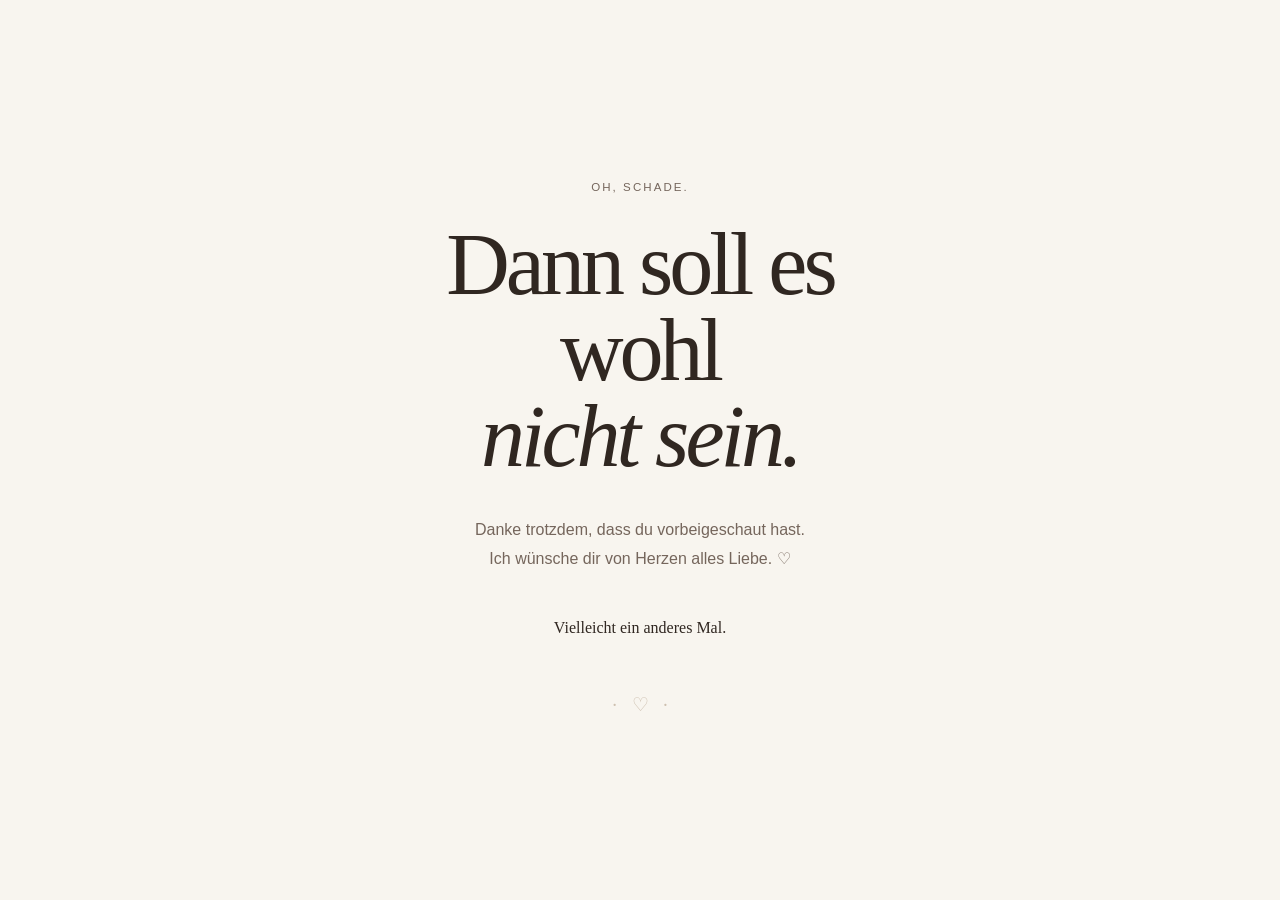
==== sorry.html @ c9045780 "Add files via upload" ====
<!DOCTYPE html>
<html lang="de">

<head>

    <meta charset="UTF-8">

    <meta
        name="viewport"
        content="width=device-width, initial-scale=1.0"
    >

    <title>Oh, schade.</title>

    <link
        rel="stylesheet"
        href="style.css"
    >

    <style>

        /* =========================================
           SORRY PAGE
        ========================================= */

        :root {
            --cream: #f8f5ef;
            --brown-dark: #302721;
            --brown-light: #75665c;
            --taupe: #cdbfaf;
        }


        * {
            box-sizing: border-box;
        }


        html,
        body {
            margin: 0;
            padding: 0;
            min-height: 100%;
        }


        body {
            background:
                var(--cream);

            color:
                var(--brown-dark);

            font-family:
                Arial,
                Helvetica,
                sans-serif;
        }


        /* =========================================
           PAGE
        ========================================= */

        .sorry-page {
            min-height: 100svh;

            display: flex;

            align-items: center;
            justify-content: center;

            padding:
                3rem 1.5rem;

            text-align: center;
        }


        .sorry-inner {
            width: 100%;
            max-width: 560px;
        }


        /* =========================================
           TEXT
        ========================================= */

        .sorry-eyebrow {
            margin:
                0 0 1.5rem;

            color:
                var(--brown-light);

            font-size:
                0.72rem;

            letter-spacing:
                0.18em;

            text-transform:
                uppercase;
        }


        .sorry-title {
            margin: 0;

            font-family:
                Georgia,
                "Times New Roman",
                serif;

            font-size:
                clamp(
                    3rem,
                    12vw,
                    5.5rem
                );

            font-weight:
                normal;

            line-height:
                0.98;

            color:
                var(--brown-dark);
        }


        .sorry-title em {
            font-style:
                italic;
        }


        .sorry-text {
            max-width:
                430px;

            margin:
                2.25rem auto 0;

            color:
                var(--brown-light);

            font-size:
                1rem;

            line-height:
                1.8;
        }


        .sorry-signoff {
            margin-top:
                2.5rem;

            font-family:
                Georgia,
                "Times New Roman",
                serif;

            font-size:
                1rem;

            color:
                var(--brown-dark);
        }


        /* =========================================
           SMALL DECORATIVE ELEMENT
        ========================================= */

        .sorry-symbol {
            margin-top:
                3rem;

            color:
                var(--taupe);

            font-family:
                Georgia,
                serif;

            font-size:
                1.2rem;
        }


        /* =========================================
           MOBILE
        ========================================= */

        @media (max-width: 480px) {

            .sorry-page {
                padding:
                    2rem 1.25rem;
            }


            .sorry-title {
                font-size:
                    3.4rem;
            }


            .sorry-text {
                margin-top:
                    2rem;
            }

        }

    </style>

</head>


<body>


    <!-- =========================================
         SORRY
    ========================================== -->

    <main class="sorry-page">

        <div class="sorry-inner">

            <p class="sorry-eyebrow">
                Oh, schade.
            </p>


            <h1 class="sorry-title">

                Dann soll es wohl
                <br>
                <em>nicht sein.</em>

            </h1>


            <p class="sorry-text">

                Danke trotzdem, dass du
                vorbeigeschaut hast.
                <br>
                Ich wünsche dir von Herzen
                alles Liebe. ♡

            </p>


            <p class="sorry-signoff">
                Vielleicht ein anderes Mal.
            </p>


            <div
                class="sorry-symbol"
                aria-hidden="true"
            >
                · &nbsp; ♡ &nbsp; ·
            </div>

        </div>

    </main>


</body>

</html>
---- style.css ----
/* =========================================
   VARIABLES
========================================= */

:root {
    --cream: #f8f5ef;
    --ivory: #fcfaf6;
    --sand: #e9dfd2;
    --taupe: #cdbfaf;
    --brown: #4a3b32;
    --brown-light: #75665c;
    --dark: #302721;
    --terracotta: #a47763;
    --white: #fffdf9;

    /* etwas eigener Ton für ABOUT ME */
    --about-bg: #f3ece6;

    --serif: "Playfair Display", Georgia, serif;
    --sans: "DM Sans", Arial, sans-serif;

    --radius: 18px;
    --radius-small: 10px;

    --shadow: 0 15px 40px rgba(60, 45, 35, 0.07);
}


/* =========================================
   RESET
========================================= */

* {
    box-sizing: border-box;
    margin: 0;
    padding: 0;
}

html {
    scroll-behavior: smooth;
}

body {
    background: var(--cream);
    color: var(--brown);
    font-family: var(--sans);
    font-size: 16px;
    line-height: 1.7;
    -webkit-font-smoothing: antialiased;
}

button,
input,
textarea,
select {
    font: inherit;
}

button,
a {
    -webkit-tap-highlight-color: transparent;
}

a {
    color: inherit;
    text-decoration: none;
}


/* =========================================
   TYPOGRAPHY
========================================= */

h1,
h2 {
    font-family: var(--serif);
    font-weight: 400;
    line-height: 1.08;
}

h1 {
    font-size: clamp(3.1rem, 15vw, 7rem);
    letter-spacing: -0.045em;
}

h1 span {
    display: block;
    font-style: italic;
}

h2 {
    font-size: clamp(2.4rem, 10vw, 5rem);
    letter-spacing: -0.035em;
}

h2 em {
    display: block;
    color: var(--terracotta);
    font-style: italic;
}

.eyebrow {
    color: var(--terracotta);
    font-size: 0.72rem;
    font-weight: 600;
    letter-spacing: 0.18em;
    text-transform: uppercase;
}


/* =========================================
   GENERAL SECTIONS
========================================= */

.section {
    position: relative;
    overflow: hidden;
    padding: 90px 24px;
}

/*
   Alle dekorativen Kreise liegen auf Ebene 1.
   Der eigentliche Inhalt liegt auf Ebene 2.
*/
.section::before,
.section::after {
    z-index: 1;
    pointer-events: none;
}

.section-inner {
    position: relative;
    z-index: 2;
    width: min(100%, 920px);
    margin: 0 auto;
}

.section-inner-narrow {
    max-width: 760px;
}

.section-inner-small {
    max-width: 620px;
}


/* =========================================
   SECTION FARBEN
========================================= */

.section-light {
    background: var(--ivory);
}

.section-sand {
    background: var(--sand);
}

.section-cream {
    background: var(--cream);
}

.section-dark {
    background: var(--dark);
    color: var(--white);
}


/* =========================================
   SECTION HEADINGS
========================================= */

.section-heading {
    position: relative;
    max-width: 650px;
    margin-bottom: 55px;
}

.section-heading h2 {
    margin: 15px 0 22px;
}

.section-heading > p:last-child {
    max-width: 560px;
    color: var(--brown-light);
}

.section-heading-light > p:last-child {
    color: rgba(255, 253, 249, 0.68);
}

.section-number {
    display: block;
    margin-bottom: 12px;
    color: rgba(74, 59, 50, 0.35);
    font-family: var(--serif);
    font-size: 0.9rem;
}

.section-dark .section-number {
    color: rgba(255, 255, 255, 0.3);
}


/* =========================================
   HERO
========================================= */

.hero {
    display: flex;
    min-height: 100svh;
    align-items: center;
    background: var(--cream);
}

.hero-content {
    position: relative;
    z-index: 3;
    width: min(100%, 850px);
    margin: 0 auto;
}

.hero h1 {
    max-width: 780px;
    margin: 22px 0 30px;
}

.hero-text {
    max-width: 520px;
    margin-bottom: 38px;
    color: var(--brown-light);
    font-size: 1rem;
}


/* Hero-Kreise */

.hero-decoration {
    position: absolute;
    z-index: 1;
    border: 1px solid rgba(164, 119, 99, 0.25);
    border-radius: 50%;
    pointer-events: none;
}

.hero-decoration-one {
    width: 260px;
    height: 260px;
    top: -100px;
    right: -110px;
}

.hero-decoration-two {
    width: 180px;
    height: 180px;
    bottom: -80px;
    left: -80px;
}


/* =========================================
   ABOUT ME
========================================= */

.about-me {
    background: var(--about-bg);
}


/* großer Kreis rechts oben */

.about-me::before {
    content: "";
    position: absolute;
    width: 300px;
    height: 300px;
    top: -130px;
    right: -110px;
    border: 1px solid rgba(164, 119, 99, 0.24);
    border-radius: 50%;
}


/* kleiner Kreis innerhalb */

.about-me::after {
    content: "";
    position: absolute;
    width: 155px;
    height: 155px;
    top: -55px;
    right: -35px;
    border: 1px solid rgba(164, 119, 99, 0.18);
    border-radius: 50%;
}


/* Text */

.about-me-content {
    position: relative;
    z-index: 2;
    width: 100%;
}

.about-me-text {
    width: 100%;
    max-width: 700px;
    margin: 0 auto;
    text-align: left;
}

.about-me-text p {
    margin-bottom: 22px;
}

.about-me-text p:last-child {
    margin-bottom: 0;
}

.start-symbol {
    color: var(--terracotta);
    font-family: var(--serif);
    font-size: 1.25rem;
}


/* Linie */

.about-me-divider {
    position: relative;
    display: block;
    width: 65%;
    max-width: 480px;
    margin: 55px auto;
    border: 0;
    border-top: 1px solid rgba(74, 59, 50, 0.18);
}


/* kleiner Stern */

.about-me-divider::after {
    content: "✦";
    position: absolute;
    z-index: 2;
    top: 50%;
    left: 50%;
    padding: 0 12px;
    background: var(--about-bg);
    color: var(--terracotta);
    font-size: 0.65rem;
    transform: translate(-50%, -50%);
}


/* Foto */

.about-me-image {
    width: 100%;
    text-align: center;
}

.about-me-image img {
    display: inline-block;
    width: 280px;
    max-width: 100%;
    height: auto;
    border-radius: 20px;
}


/* =========================================
   ABOUT YOU
========================================= */

.about-you {
    background: var(--ivory);
}


/* kleiner Kreis links oben */

.about-you::before {
    content: "";
    position: absolute;
    width: 145px;
    height: 145px;
    top: 70px;
    left: -75px;
    border: 1px solid rgba(74, 59, 50, 0.14);
    border-radius: 50%;
}


/* kleiner Kreis rechts unten */

.about-you::after {
    content: "";
    position: absolute;
    width: 75px;
    height: 75px;
    right: 8%;
    bottom: 70px;
    border: 1px solid rgba(164, 119, 99, 0.12);
    border-radius: 50%;
}


/* =========================================
   YOUR WORLD
========================================= */

.your-world {
    background: var(--sand);
}


/* großer Kreis rechts unten */

.your-world::before {
    content: "";
    position: absolute;
    width: 250px;
    height: 250px;
    right: -125px;
    bottom: -100px;
    border: 1px solid rgba(74, 59, 50, 0.16);
    border-radius: 50%;
}


/* kleiner Kreis */

.your-world::after {
    content: "";
    position: absolute;
    width: 115px;
    height: 115px;
    right: -40px;
    bottom: -40px;
    border: 1px solid rgba(164, 119, 99, 0.17);
    border-radius: 50%;
}


/* =========================================
   FUN PART
========================================= */

.fun-part {
    background: var(--ivory);
}


/* großer Kreis links */

.fun-part::before {
    content: "";
    position: absolute;
    width: 270px;
    height: 270px;
    left: -155px;
    bottom: 50px;
    border: 1px solid rgba(164, 119, 99, 0.15);
    border-radius: 50%;
}


/* kleiner Kreis rechts oben */

.fun-part::after {
    content: "";
    position: absolute;
    width: 100px;
    height: 100px;
    top: 80px;
    right: -45px;
    border: 1px solid rgba(74, 59, 50, 0.11);
    border-radius: 50%;
}


/* =========================================
   RELATIONSHIP
========================================= */

.relationship {
    background: var(--dark);
}


/* großer heller Kreis */

.relationship::before {
    content: "";
    position: absolute;
    width: 310px;
    height: 310px;
    top: -150px;
    right: -120px;
    border: 1px solid rgba(255, 255, 255, 0.12);
    border-radius: 50%;
}


/* kleiner heller Kreis */

.relationship::after {
    content: "";
    position: absolute;
    width: 130px;
    height: 130px;
    bottom: 70px;
    left: -65px;
    border: 1px solid rgba(255, 255, 255, 0.08);
    border-radius: 50%;
}


/* =========================================
   DEEPER
========================================= */

.deeper {
    background: var(--cream);
}


/* Kreis rechts oben */

.deeper::before {
    content: "";
    position: absolute;
    width: 180px;
    height: 180px;
    top: 70px;
    right: -90px;
    border: 1px solid rgba(74, 59, 50, 0.13);
    border-radius: 50%;
}


/* kleiner Kreis links unten */

.deeper::after {
    content: "";
    position: absolute;
    width: 80px;
    height: 80px;
    bottom: 60px;
    left: -40px;
    border: 1px solid rgba(164, 119, 99, 0.12);
    border-radius: 50%;
}


/* =========================================
   FREE TEXT
========================================= */

.free-text {
    background: var(--sand);
}


/* großer Kreis links unten */

.free-text::before {
    content: "";
    position: absolute;
    width: 210px;
    height: 210px;
    left: -115px;
    bottom: -85px;
    border: 1px solid rgba(74, 59, 50, 0.14);
    border-radius: 50%;
}


/* kleiner Kreis daneben */

.free-text::after {
    content: "";
    position: absolute;
    width: 100px;
    height: 100px;
    left: -45px;
    bottom: -30px;
    border: 1px solid rgba(164, 119, 99, 0.15);
    border-radius: 50%;
}


/* =========================================
   BUTTON
========================================= */

.button {
    display: inline-flex;
    min-height: 54px;
    align-items: center;
    justify-content: center;
    gap: 18px;
    padding: 0 25px;
    border: 1px solid var(--brown);
    border-radius: 100px;
    background: transparent;
    color: var(--brown);
    cursor: pointer;
    font-size: 0.82rem;
    font-weight: 600;
    letter-spacing: 0.04em;
    transition:
        background 0.3s ease,
        color 0.3s ease,
        transform 0.3s ease;
}

.button:hover {
    background: var(--brown);
    color: var(--white);
    transform: translateY(-2px);
}

.button span {
    font-size: 1.1rem;
}

.button-submit {
    border-color: var(--white);
    background: var(--white);
    color: var(--brown);
}

.button-submit:hover {
    background: transparent;
    color: var(--white);
}


/* =========================================
   FORMS
========================================= */

.form-grid {
    display: grid;
    grid-template-columns: 1fr;
    gap: 28px;
}

.form-group {
    display: flex;
    flex-direction: column;
    gap: 10px;
}

.form-group label,
.choice-card label {
    font-family: var(--serif);
    font-size: 1.2rem;
}

input,
textarea,
select {
    width: 100%;
    border: 1px solid rgba(74, 59, 50, 0.18);
    border-radius: var(--radius-small);
    outline: none;
    background: rgba(255, 253, 249, 0.72);
    color: var(--brown);
    padding: 15px 17px;
    transition:
        border-color 0.25s ease,
        background 0.25s ease,
        box-shadow 0.25s ease;
}

input,
select {
    min-height: 53px;
}

textarea {
    min-height: 110px;
    resize: vertical;
}

input::placeholder,
textarea::placeholder {
    color: rgba(74, 59, 50, 0.42);
}

input:focus,
textarea:focus,
select:focus {
    border-color: var(--terracotta);
    background: var(--white);
    box-shadow: 0 0 0 4px rgba(164, 119, 99, 0.08);
}

.question-list {
    display: flex;
    flex-direction: column;
    gap: 36px;
}

.form-group-dark label {
    color: var(--white);
}

.form-group-dark input,
.form-group-dark textarea {
    border-color: rgba(255, 255, 255, 0.18);
    background: rgba(255, 255, 255, 0.05);
    color: var(--white);
}

.form-group-dark input::placeholder,
.form-group-dark textarea::placeholder {
    color: rgba(255, 255, 255, 0.35);
}

.form-group-dark input:focus,
.form-group-dark textarea:focus {
    border-color: rgba(255, 255, 255, 0.6);
    background: rgba(255, 255, 255, 0.08);
}


/* =========================================
   CHOICES
========================================= */

.choice-grid {
    display: grid;
    grid-template-columns: 1fr;
    gap: 16px;
}

.choice-card {
    padding: 27px;
    border: 1px solid rgba(74, 59, 50, 0.1);
    border-radius: var(--radius);
    background: rgba(255, 253, 249, 0.65);
}

.choice-icon {
    display: block;
    margin-bottom: 18px;
    font-size: 1.4rem;
}

.choice-card label {
    display: block;
    margin-bottom: 13px;
}

.standalone-question {
    margin-top: 40px;
}


/* =========================================
   LARGE QUESTION
========================================= */

.large-question {
    padding: 35px 0;
    border-top: 1px solid rgba(74, 59, 50, 0.16);
}

.question {
    margin-bottom: 25px;
    font-family: var(--serif);
    font-size: clamp(1.7rem, 7vw, 2.8rem);
    line-height: 1.25;
}

.textarea-large {
    min-height: 230px;
}


/* =========================================
   FINAL
========================================= */

.final-section {
    position: relative;
    background: var(--terracotta);
    color: var(--white);
    text-align: center;
}


/* großer heller Kreis */

.final-section::before {
    content: "";
    position: absolute;
    width: 190px;
    height: 190px;
    top: -95px;
    left: 8%;
    border: 1px solid rgba(255, 255, 255, 0.18);
    border-radius: 50%;
}


/* kleiner heller Kreis */

.final-section::after {
    content: "";
    position: absolute;
    width: 90px;
    height: 90px;
    right: 10%;
    bottom: -45px;
    border: 1px solid rgba(255, 255, 255, 0.12);
    border-radius: 50%;
}

.final-content {
    display: flex;
    flex-direction: column;
    align-items: center;
}

.final-symbol {
    margin-bottom: 20px;
    font-family: var(--serif);
    font-size: 3rem;
    font-weight: 300;
}

.final-content h2 {
    margin-bottom: 25px;
}

.final-content p {
    max-width: 480px;
    margin-bottom: 12px;
    color: rgba(255, 255, 255, 0.82);
}

.final-content .button {
    margin-top: 30px;
}

.success-message {
    display: none;
    margin-top: 25px;
    color: var(--white) !important;
    font-size: 0.9rem;
}

.success-message.visible {
    display: block;
}


/* =========================================
   FOOTER
========================================= */

.footer {
    padding: 28px 24px;
    background: var(--dark);
    color: rgba(255, 255, 255, 0.5);
    text-align: center;
    font-size: 0.72rem;
    letter-spacing: 0.05em;
}


/* =========================================
   ANIMATIONS
========================================= */

.section-heading,
.form-group,
.choice-card,
.large-question,
.final-content {
    opacity: 0;
    transform: translateY(25px);
    transition:
        opacity 0.8s ease,
        transform 0.8s ease;
}

.reveal {
    opacity: 1;
    transform: translateY(0);
}


/* =========================================
   TABLET
========================================= */

@media (min-width: 700px) {

    .section {
        padding: 130px 40px;
    }

    .form-grid {
        grid-template-columns: 1fr 1fr;
        gap: 35px;
    }

    .form-group-full {
        grid-column: 1 / -1;
    }

    .choice-grid {
        grid-template-columns: 1fr 1fr;
        gap: 20px;
    }

    .hero {
        padding: 80px 40px;
    }

}


/* =========================================
   LARGE DESKTOP
========================================= */

@media (min-width: 1000px) {

    .section {
        padding: 160px 50px;
    }

    .hero h1 {
        font-size: clamp(5rem, 9vw, 8rem);
    }

    .hero-decoration-one {
        width: 450px;
        height: 450px;
        top: -180px;
        right: -170px;
    }

    .hero-decoration-two {
        width: 280px;
        height: 280px;
        bottom: -130px;
        left: -130px;
    }

}

.field-hint {
    margin-top: -0.5rem;
    margin-bottom: 1rem;
    color: var(--brown-light);
    font-size: 0.85rem;
}

.photo-preview {
    margin-top: 1rem;
}

.photo-preview-image {
    display: block;
    width: 140px;
    height: 140px;
    object-fit: cover;
    border-radius: 12px;
    border: 1px solid var(--taupe);
}
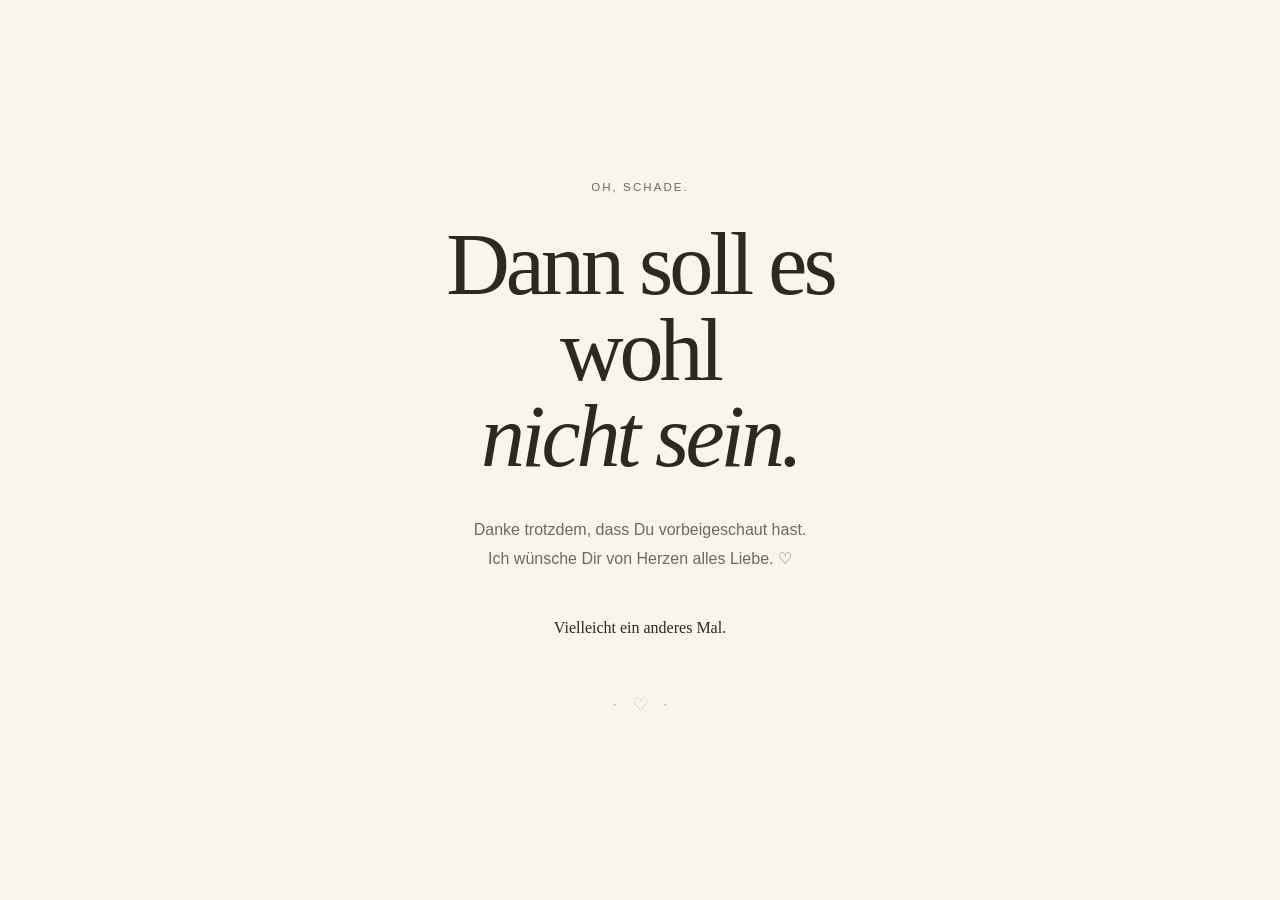
==== commit dc167116: "Add files via upload" ====
--- a/sorry.html
+++ b/sorry.html
@@ -249,10 +249,10 @@
 
             <p class="sorry-text">
 
-                Danke trotzdem, dass du
+                Danke trotzdem, dass Du
                 vorbeigeschaut hast.
                 <br>
-                Ich wünsche dir von Herzen
+                Ich wünsche Dir von Herzen
                 alles Liebe. ♡
 
             </p>
